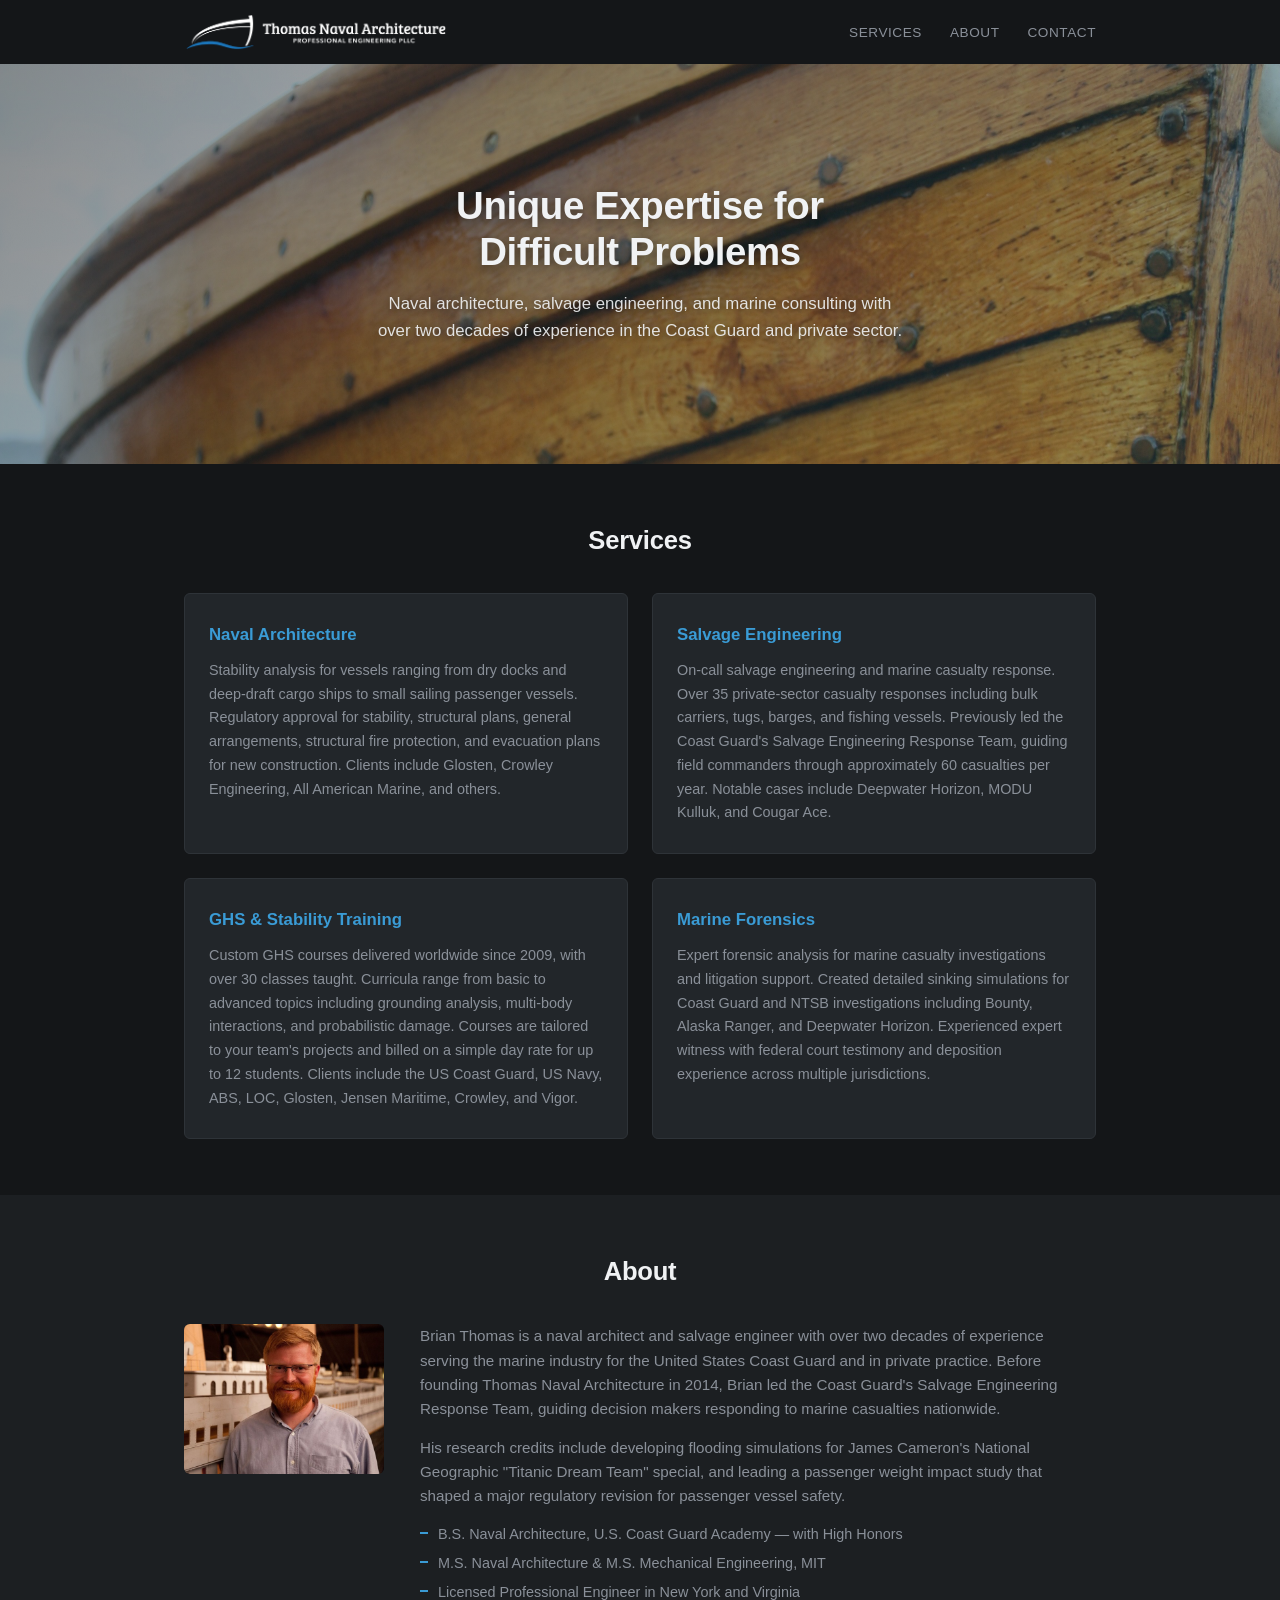
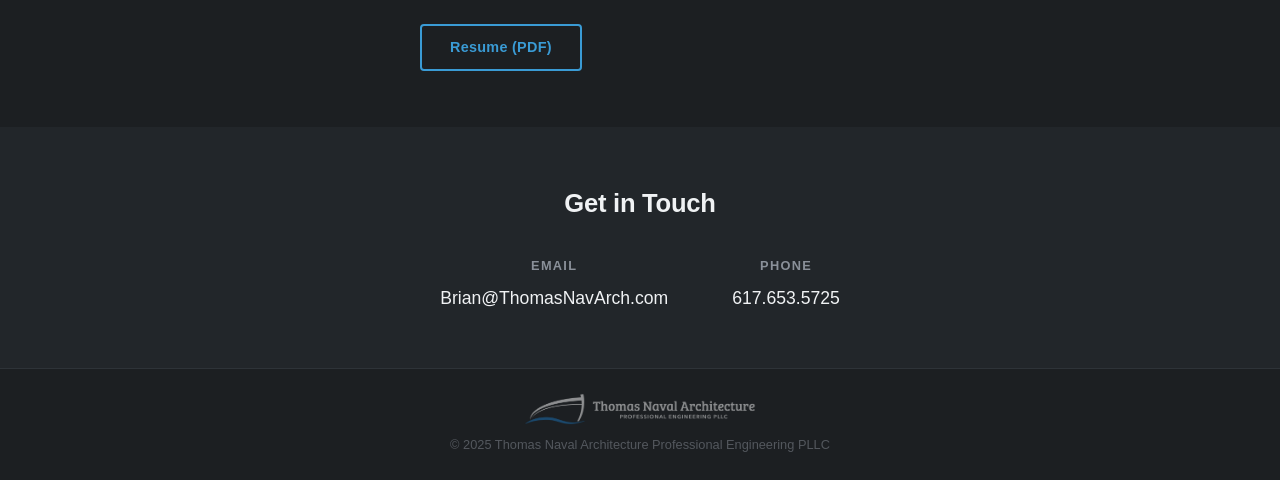
==== index.html @ 51245878 "Initial static site" ====
<!DOCTYPE html>
<html lang="en">
<head>
    <meta charset="UTF-8">
    <meta name="viewport" content="width=device-width, initial-scale=1.0">
    <title>Thomas Naval Architecture — Professional Engineering PLLC</title>
    <meta name="description" content="Naval architecture, salvage engineering, marine forensics, and GHS training. Over two decades of expertise serving the marine industry.">
    <link rel="icon" type="image/png" href="images/favicon.png">
    <link rel="stylesheet" href="style.css">
</head>
<body>

    <!-- Navigation -->
    <nav class="nav" id="nav">
        <div class="nav-inner">
            <a href="#hero" class="nav-logo">
                <img src="images/logo-negative.png" alt="Thomas Naval Architecture">
            </a>
            <button class="nav-toggle" aria-label="Toggle menu" aria-expanded="false">
                <span></span><span></span><span></span>
            </button>
            <ul class="nav-links">
                <li><a href="#services">Services</a></li>
                <li><a href="#about">About</a></li>
                <li><a href="#contact">Contact</a></li>
            </ul>
        </div>
    </nav>

    <!-- Hero -->
    <section class="hero" id="hero">
        <div class="hero-overlay"></div>
        <div class="container hero-content">
            <h1>Unique Expertise for<br>Difficult Problems</h1>
            <p>Naval architecture, salvage engineering, and marine consulting with over two decades of experience in the Coast Guard and private sector.</p>
        </div>
    </section>

    <!-- Services -->
    <section class="section" id="services">
        <div class="container">
            <h2 class="section-title">Services</h2>
            <div class="services-grid">
                <div class="service-card">
                    <h3>Naval Architecture</h3>
                    <p>Stability analysis for vessels ranging from dry docks and deep-draft cargo ships to small sailing passenger vessels. Regulatory approval for stability, structural plans, general arrangements, structural fire protection, and evacuation plans for new construction. Clients include Glosten, Crowley Engineering, All American Marine, and others.</p>
                </div>
                <div class="service-card">
                    <h3>Salvage Engineering</h3>
                    <p>On-call salvage engineering and marine casualty response. Over 35 private-sector casualty responses including bulk carriers, tugs, barges, and fishing vessels. Previously led the Coast Guard's Salvage Engineering Response Team, guiding field commanders through approximately 60 casualties per year. Notable cases include Deepwater Horizon, MODU Kulluk, and Cougar Ace.</p>
                </div>
                <div class="service-card">
                    <h3>GHS &amp; Stability Training</h3>
                    <p>Custom GHS courses delivered worldwide since 2009, with over 30 classes taught. Curricula range from basic to advanced topics including grounding analysis, multi-body interactions, and probabilistic damage. Courses are tailored to your team's projects and billed on a simple day rate for up to 12 students. Clients include the US Coast Guard, US Navy, ABS, LOC, Glosten, Jensen Maritime, Crowley, and Vigor.</p>
                </div>
                <div class="service-card">
                    <h3>Marine Forensics</h3>
                    <p>Expert forensic analysis for marine casualty investigations and litigation support. Created detailed sinking simulations for Coast Guard and NTSB investigations including Bounty, Alaska Ranger, and Deepwater Horizon. Experienced expert witness with federal court testimony and deposition experience across multiple jurisdictions.</p>
                </div>
            </div>
        </div>
    </section>

    <!-- About -->
    <section class="section section-alt" id="about">
        <div class="container">
            <h2 class="section-title">About</h2>
            <div class="about-content">
                <div class="about-photo">
                    <img src="images/headshot.jpg" alt="Brian Thomas">
                </div>
                <div class="about-text">
                    <p>Brian Thomas is a naval architect and salvage engineer with over two decades of experience serving the marine industry for the United States Coast Guard and in private practice. Before founding Thomas Naval Architecture in 2014, Brian led the Coast Guard's Salvage Engineering Response Team, guiding decision makers responding to marine casualties nationwide.</p>
                    <p>His research credits include developing flooding simulations for James Cameron's National Geographic "Titanic Dream Team" special, and leading a passenger weight impact study that shaped a major regulatory revision for passenger vessel safety.</p>
                    <ul class="credentials">
                        <li>B.S. Naval Architecture, U.S. Coast Guard Academy — with High Honors</li>
                        <li>M.S. Naval Architecture & M.S. Mechanical Engineering, MIT</li>
                        <li>Licensed Professional Engineer in New York and Virginia</li>
                    </ul>
                    <a href="BrianThomasCV.pdf" class="btn btn-outline" target="_blank" rel="noopener">Resume (PDF)</a>
                </div>
            </div>
        </div>
    </section>

    <!-- Contact -->
    <section class="section section-accent" id="contact">
        <div class="container">
            <h2 class="section-title">Get in Touch</h2>
            <div class="contact-content">
                <div class="contact-item">
                    <h3>Email</h3>
                    <a href="mailto:Brian@ThomasNavArch.com">Brian@ThomasNavArch.com</a>
                </div>
                <div class="contact-item">
                    <h3>Phone</h3>
                    <a href="tel:+16176535725">617.653.5725</a>
                </div>
            </div>
        </div>
    </section>

    <!-- Footer -->
    <footer class="footer">
        <div class="container">
            <img src="images/logo-negative.png" alt="Thomas Naval Architecture" class="footer-logo">
            <p>&copy; 2025 Thomas Naval Architecture Professional Engineering PLLC</p>
        </div>
    </footer>

    <script>
        const nav = document.getElementById('nav');
        window.addEventListener('scroll', () => {
            nav.classList.toggle('scrolled', window.scrollY > 50);
        });

        const toggle = document.querySelector('.nav-toggle');
        const links = document.querySelector('.nav-links');
        toggle.addEventListener('click', () => {
            const expanded = toggle.getAttribute('aria-expanded') === 'true';
            toggle.setAttribute('aria-expanded', !expanded);
            links.classList.toggle('open');
        });

        document.querySelectorAll('.nav-links a').forEach(link => {
            link.addEventListener('click', () => {
                toggle.setAttribute('aria-expanded', 'false');
                links.classList.remove('open');
            });
        });

        document.querySelectorAll('a[href^="#"]').forEach(anchor => {
            anchor.addEventListener('click', function(e) {
                e.preventDefault();
                const target = document.querySelector(this.getAttribute('href'));
                if (target) {
                    const offset = nav.offsetHeight;
                    const top = target.getBoundingClientRect().top + window.pageYOffset - offset;
                    window.scrollTo({ top, behavior: 'smooth' });
                }
            });
        });
    </script>

</body>
</html>
---- style.css ----
/* ===== Reset & Base ===== */
*, *::before, *::after { margin: 0; padding: 0; box-sizing: border-box; }

:root {
    --blue: #3A9BD5;
    --blue-dark: #2878B5;
    --bg: #141618;
    --bg-raised: #1C1F22;
    --bg-card: #22262A;
    --border: #2E3338;
    --text: #D4D8DC;
    --text-muted: #8A9099;
    --white: #F0F2F4;
    --nav-height: 64px;
}

html { scroll-behavior: smooth; }

body {
    font-family: -apple-system, BlinkMacSystemFont, 'Segoe UI', Roboto, Oxygen, sans-serif;
    color: var(--text);
    background: var(--bg);
    line-height: 1.6;
    -webkit-font-smoothing: antialiased;
}

.container {
    max-width: 960px;
    margin: 0 auto;
    padding: 0 24px;
}

a { color: var(--blue); text-decoration: none; transition: color 0.2s; }
a:hover { color: var(--blue-dark); }

img { max-width: 100%; height: auto; display: block; }

/* ===== Buttons ===== */
.btn {
    display: inline-block;
    padding: 10px 28px;
    background: var(--blue);
    color: var(--bg);
    border-radius: 4px;
    font-weight: 600;
    font-size: 0.9rem;
    letter-spacing: 0.02em;
    transition: background 0.2s;
}
.btn:hover { background: var(--blue-dark); color: var(--bg); }

.btn-outline {
    background: transparent;
    color: var(--blue);
    border: 2px solid var(--blue);
}
.btn-outline:hover { background: var(--blue); color: var(--bg); }

/* ===== Navigation ===== */
.nav {
    position: fixed;
    top: 0;
    left: 0;
    right: 0;
    height: var(--nav-height);
    z-index: 100;
    transition: background 0.3s, box-shadow 0.3s;
}
.nav.scrolled {
    background: var(--bg-raised);
    box-shadow: 0 1px 8px rgba(0,0,0,0.3);
}

.nav-inner {
    max-width: 960px;
    margin: 0 auto;
    padding: 0 24px;
    height: 100%;
    display: flex;
    align-items: center;
    justify-content: space-between;
}

.nav-logo img { height: 36px; }

.nav-links {
    list-style: none;
    display: flex;
    gap: 28px;
}
.nav-links a {
    color: var(--text-muted);
    font-weight: 500;
    font-size: 0.85rem;
    letter-spacing: 0.04em;
    text-transform: uppercase;
    transition: color 0.2s;
}
.nav-links a:hover { color: var(--white); }

.nav-toggle {
    display: none;
    background: none;
    border: none;
    cursor: pointer;
    padding: 8px;
    flex-direction: column;
    gap: 5px;
}
.nav-toggle span {
    display: block;
    width: 22px;
    height: 2px;
    background: var(--text);
    transition: transform 0.2s, opacity 0.2s;
}

/* ===== Hero ===== */
.hero {
    position: relative;
    height: 400px;
    display: flex;
    align-items: center;
    justify-content: center;
    background: url('images/hero-banner.jpg') center/cover no-repeat;
    margin-top: var(--nav-height);
}

.hero-overlay {
    position: absolute;
    inset: 0;
    background: linear-gradient(135deg, rgba(20,22,24,0.5) 0%, rgba(58,155,213,0.2) 100%);
}

.hero-content {
    position: relative;
    text-align: center;
    color: var(--white);
}

.hero-content h1 {
    font-size: 2.4rem;
    font-weight: 700;
    line-height: 1.2;
    margin-bottom: 16px;
    letter-spacing: -0.01em;
    text-shadow: 0 2px 12px rgba(0,0,0,0.5);
}

.hero-content p {
    max-width: 540px;
    margin: 0 auto;
    font-size: 1.05rem;
    line-height: 1.6;
    opacity: 0.9;
    text-shadow: 0 1px 6px rgba(0,0,0,0.4);
}

/* ===== Sections ===== */
.section {
    padding: 56px 0;
}
.section-alt {
    background: var(--bg-raised);
}
.section-accent {
    background: var(--bg-card);
}

.section-title {
    font-size: 1.6rem;
    font-weight: 700;
    color: var(--white);
    margin-bottom: 32px;
    text-align: center;
    letter-spacing: -0.01em;
}

/* ===== Services Grid ===== */
.services-grid {
    display: grid;
    grid-template-columns: repeat(2, 1fr);
    gap: 24px;
}

.service-card {
    background: var(--bg-card);
    border: 1px solid var(--border);
    border-radius: 6px;
    padding: 28px 24px;
    transition: border-color 0.2s, box-shadow 0.2s;
}
.service-card:hover {
    border-color: var(--blue);
    box-shadow: 0 4px 16px rgba(58,155,213,0.08);
}

.service-card h3 {
    font-size: 1.05rem;
    margin-bottom: 10px;
    color: var(--blue);
}

.service-card p {
    color: var(--text-muted);
    font-size: 0.9rem;
    line-height: 1.65;
}

/* ===== About ===== */
.about-content {
    display: grid;
    grid-template-columns: 200px 1fr;
    gap: 36px;
    align-items: start;
}

.about-photo img {
    border-radius: 6px;
    width: 200px;
    object-fit: cover;
}

.about-text p {
    font-size: 0.95rem;
    color: var(--text-muted);
    margin-bottom: 14px;
}

.credentials {
    list-style: none;
    margin-bottom: 20px;
}
.credentials li {
    position: relative;
    padding-left: 18px;
    margin-bottom: 6px;
    color: var(--text-muted);
    font-size: 0.9rem;
}
.credentials li::before {
    content: '';
    position: absolute;
    left: 0;
    top: 9px;
    width: 8px;
    height: 2px;
    background: var(--blue);
}

/* ===== Contact ===== */
.contact-content {
    display: flex;
    justify-content: center;
    gap: 64px;
    text-align: center;
    margin-top: 24px;
}

.contact-item h3 {
    font-size: 0.8rem;
    text-transform: uppercase;
    letter-spacing: 0.1em;
    color: var(--text-muted);
    margin-bottom: 8px;
}

.contact-item a {
    font-size: 1.1rem;
    color: var(--white);
}
.contact-item a:hover { color: var(--blue); }

/* ===== Footer ===== */
.footer {
    background: var(--bg-raised);
    border-top: 1px solid var(--border);
    padding: 24px 0;
    text-align: center;
}

.footer-logo {
    height: 32px;
    margin: 0 auto 10px;
    opacity: 0.5;
}

.footer p {
    color: var(--text-muted);
    font-size: 0.8rem;
    opacity: 0.5;
}

/* ===== Mobile ===== */
@media (max-width: 768px) {
    .nav-toggle { display: flex; }

    .nav-links {
        position: absolute;
        top: var(--nav-height);
        left: 0;
        right: 0;
        background: var(--bg-raised);
        flex-direction: column;
        gap: 0;
        box-shadow: 0 4px 12px rgba(0,0,0,0.3);
        display: none;
    }
    .nav-links.open { display: flex; }
    .nav-links a {
        display: block;
        padding: 14px 24px;
        border-bottom: 1px solid var(--border);
    }

    .hero { height: 300px; }
    .hero-content h1 { font-size: 1.7rem; }
    .hero-content p { font-size: 0.95rem; }

    .section { padding: 40px 0; }
    .section-title { font-size: 1.4rem; margin-bottom: 24px; }

    .services-grid { grid-template-columns: 1fr; }

    .about-content {
        grid-template-columns: 1fr;
        text-align: center;
    }
    .about-photo img {
        width: 180px;
        margin: 0 auto;
    }

    .contact-content { flex-direction: column; gap: 24px; }
}
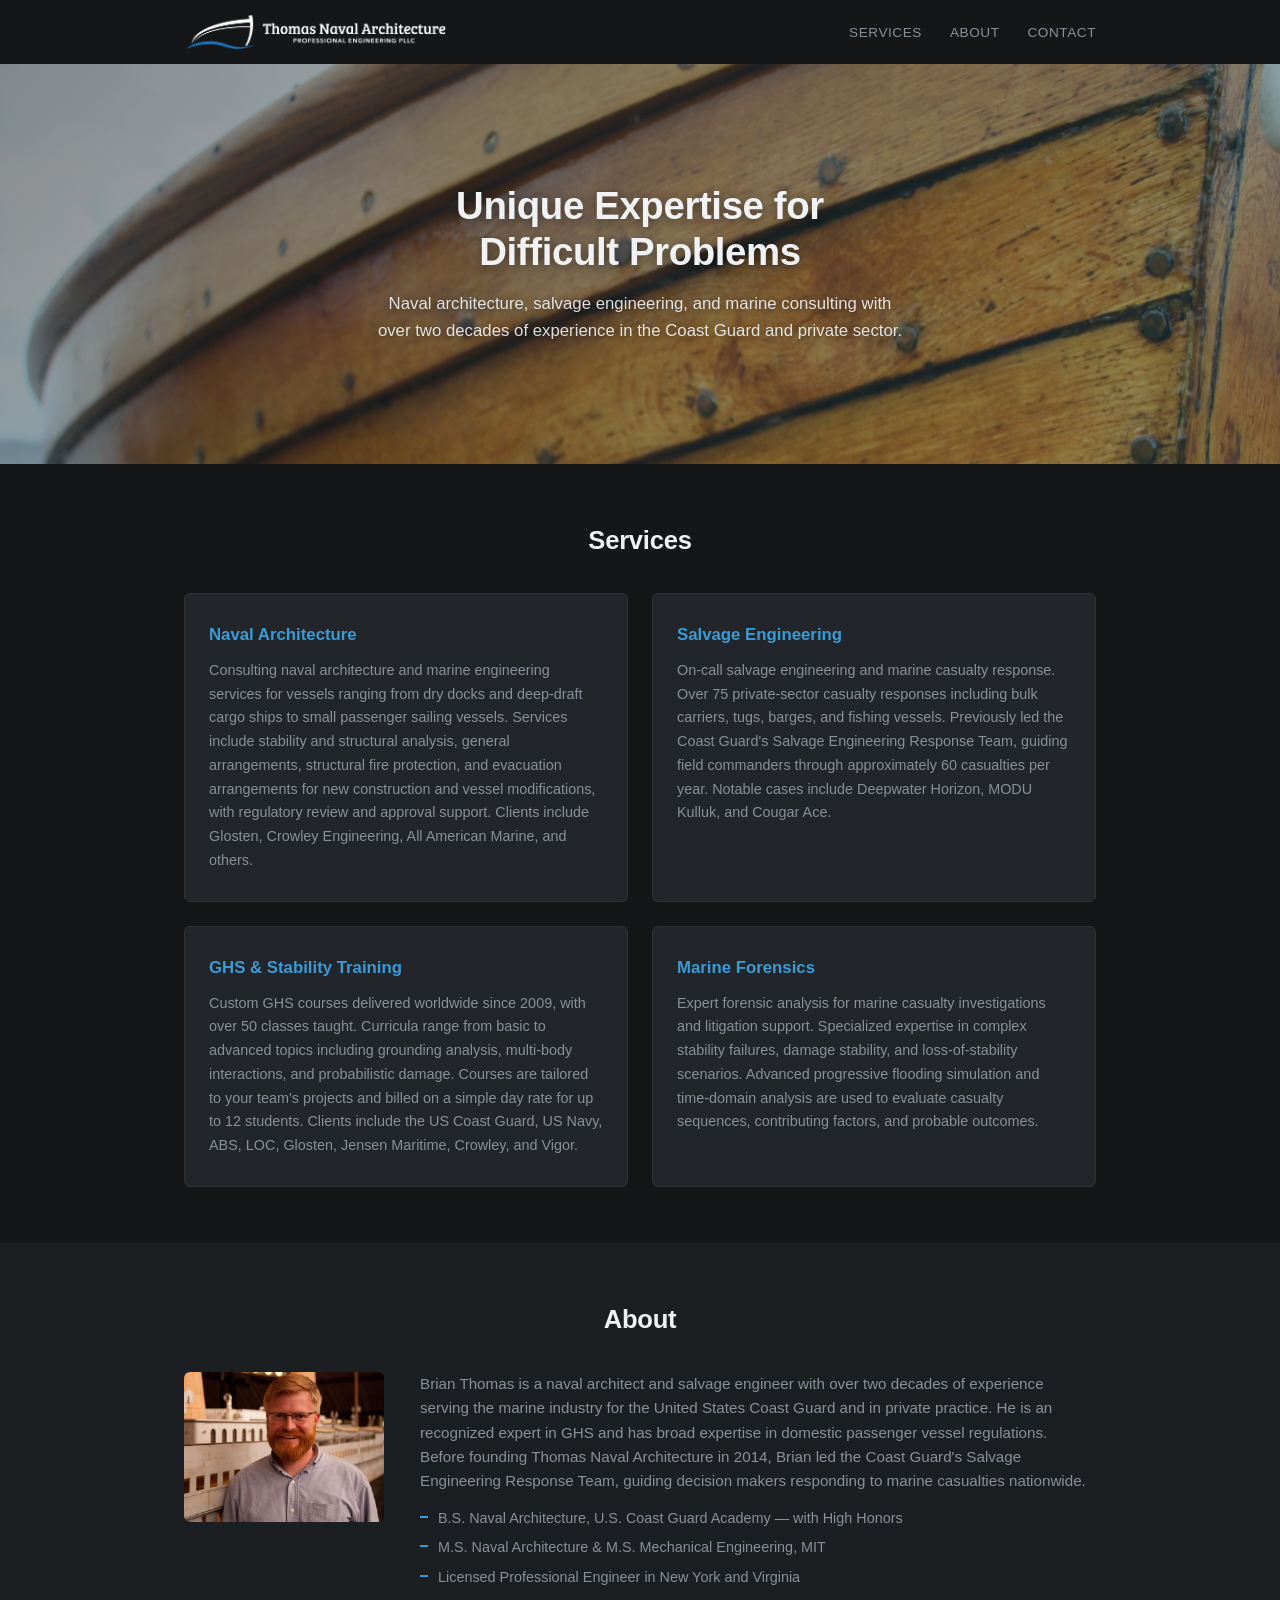
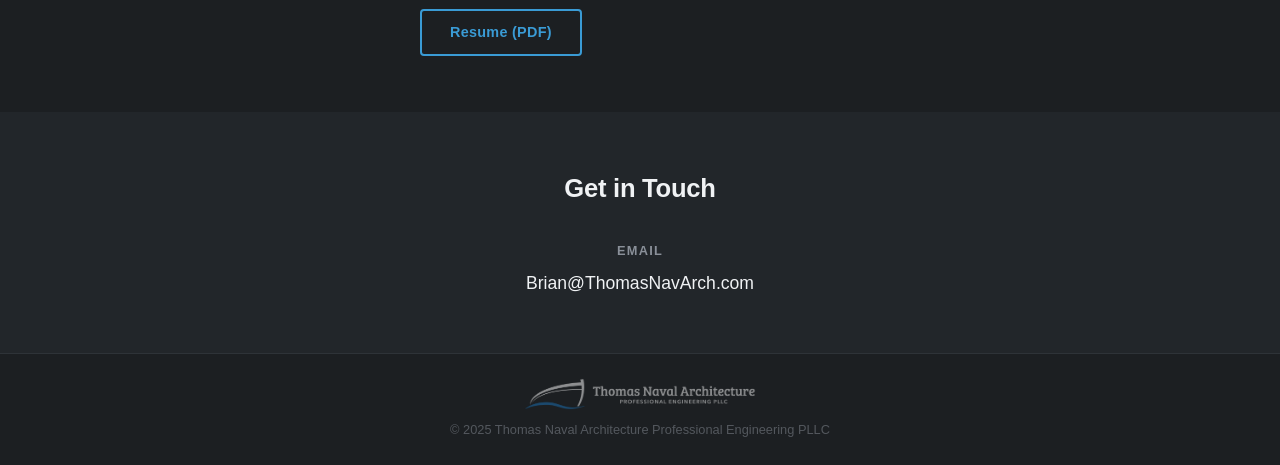
==== commit a674824d: "Update index.html Fixed copy, removed some contact info." ====
--- a/index.html
+++ b/index.html
@@ -43,19 +43,19 @@
             <div class="services-grid">
                 <div class="service-card">
                     <h3>Naval Architecture</h3>
-                    <p>Stability analysis for vessels ranging from dry docks and deep-draft cargo ships to small sailing passenger vessels. Regulatory approval for stability, structural plans, general arrangements, structural fire protection, and evacuation plans for new construction. Clients include Glosten, Crowley Engineering, All American Marine, and others.</p>
+                    <p>Consulting naval architecture and marine engineering services for vessels ranging from dry docks and deep-draft cargo ships to small passenger sailing vessels. Services include stability and structural analysis, general arrangements, structural fire protection, and evacuation arrangements for new construction and vessel modifications, with regulatory review and approval support. Clients include Glosten, Crowley Engineering, All American Marine, and others.</p>
                 </div>
                 <div class="service-card">
                     <h3>Salvage Engineering</h3>
-                    <p>On-call salvage engineering and marine casualty response. Over 35 private-sector casualty responses including bulk carriers, tugs, barges, and fishing vessels. Previously led the Coast Guard's Salvage Engineering Response Team, guiding field commanders through approximately 60 casualties per year. Notable cases include Deepwater Horizon, MODU Kulluk, and Cougar Ace.</p>
+                    <p>On-call salvage engineering and marine casualty response. Over 75 private-sector casualty responses including bulk carriers, tugs, barges, and fishing vessels. Previously led the Coast Guard's Salvage Engineering Response Team, guiding field commanders through approximately 60 casualties per year. Notable cases include Deepwater Horizon, MODU Kulluk, and Cougar Ace.</p>
                 </div>
                 <div class="service-card">
                     <h3>GHS &amp; Stability Training</h3>
-                    <p>Custom GHS courses delivered worldwide since 2009, with over 30 classes taught. Curricula range from basic to advanced topics including grounding analysis, multi-body interactions, and probabilistic damage. Courses are tailored to your team's projects and billed on a simple day rate for up to 12 students. Clients include the US Coast Guard, US Navy, ABS, LOC, Glosten, Jensen Maritime, Crowley, and Vigor.</p>
+                    <p>Custom GHS courses delivered worldwide since 2009, with over 50 classes taught. Curricula range from basic to advanced topics including grounding analysis, multi-body interactions, and probabilistic damage. Courses are tailored to your team's projects and billed on a simple day rate for up to 12 students. Clients include the US Coast Guard, US Navy, ABS, LOC, Glosten, Jensen Maritime, Crowley, and Vigor.</p>
                 </div>
                 <div class="service-card">
                     <h3>Marine Forensics</h3>
-                    <p>Expert forensic analysis for marine casualty investigations and litigation support. Created detailed sinking simulations for Coast Guard and NTSB investigations including Bounty, Alaska Ranger, and Deepwater Horizon. Experienced expert witness with federal court testimony and deposition experience across multiple jurisdictions.</p>
+                    <p>Expert forensic analysis for marine casualty investigations and litigation support. Specialized expertise in complex stability failures, damage stability, and loss-of-stability scenarios. Advanced progressive flooding simulation and time-domain analysis are used to evaluate casualty sequences, contributing factors, and probable outcomes.</p>
                 </div>
             </div>
         </div>
@@ -70,8 +70,8 @@
                     <img src="images/headshot.jpg" alt="Brian Thomas">
                 </div>
                 <div class="about-text">
-                    <p>Brian Thomas is a naval architect and salvage engineer with over two decades of experience serving the marine industry for the United States Coast Guard and in private practice. Before founding Thomas Naval Architecture in 2014, Brian led the Coast Guard's Salvage Engineering Response Team, guiding decision makers responding to marine casualties nationwide.</p>
-                    <p>His research credits include developing flooding simulations for James Cameron's National Geographic "Titanic Dream Team" special, and leading a passenger weight impact study that shaped a major regulatory revision for passenger vessel safety.</p>
+                    <p>Brian Thomas is a naval architect and salvage engineer with over two decades of experience serving the marine industry for the United States Coast Guard and in private practice. He is an recognized expert in GHS and has broad expertise in domestic passenger vessel regulations.  Before founding Thomas Naval Architecture in 2014, Brian led the Coast Guard's Salvage Engineering Response Team, guiding decision makers responding to marine casualties nationwide.</p>
+                    
                     <ul class="credentials">
                         <li>B.S. Naval Architecture, U.S. Coast Guard Academy — with High Honors</li>
                         <li>M.S. Naval Architecture & M.S. Mechanical Engineering, MIT</li>
@@ -91,10 +91,6 @@
                 <div class="contact-item">
                     <h3>Email</h3>
                     <a href="mailto:Brian@ThomasNavArch.com">Brian@ThomasNavArch.com</a>
-                </div>
-                <div class="contact-item">
-                    <h3>Phone</h3>
-                    <a href="tel:+16176535725">617.653.5725</a>
                 </div>
             </div>
         </div>
@@ -144,3 +140,4 @@
 
 </body>
 </html>
+
